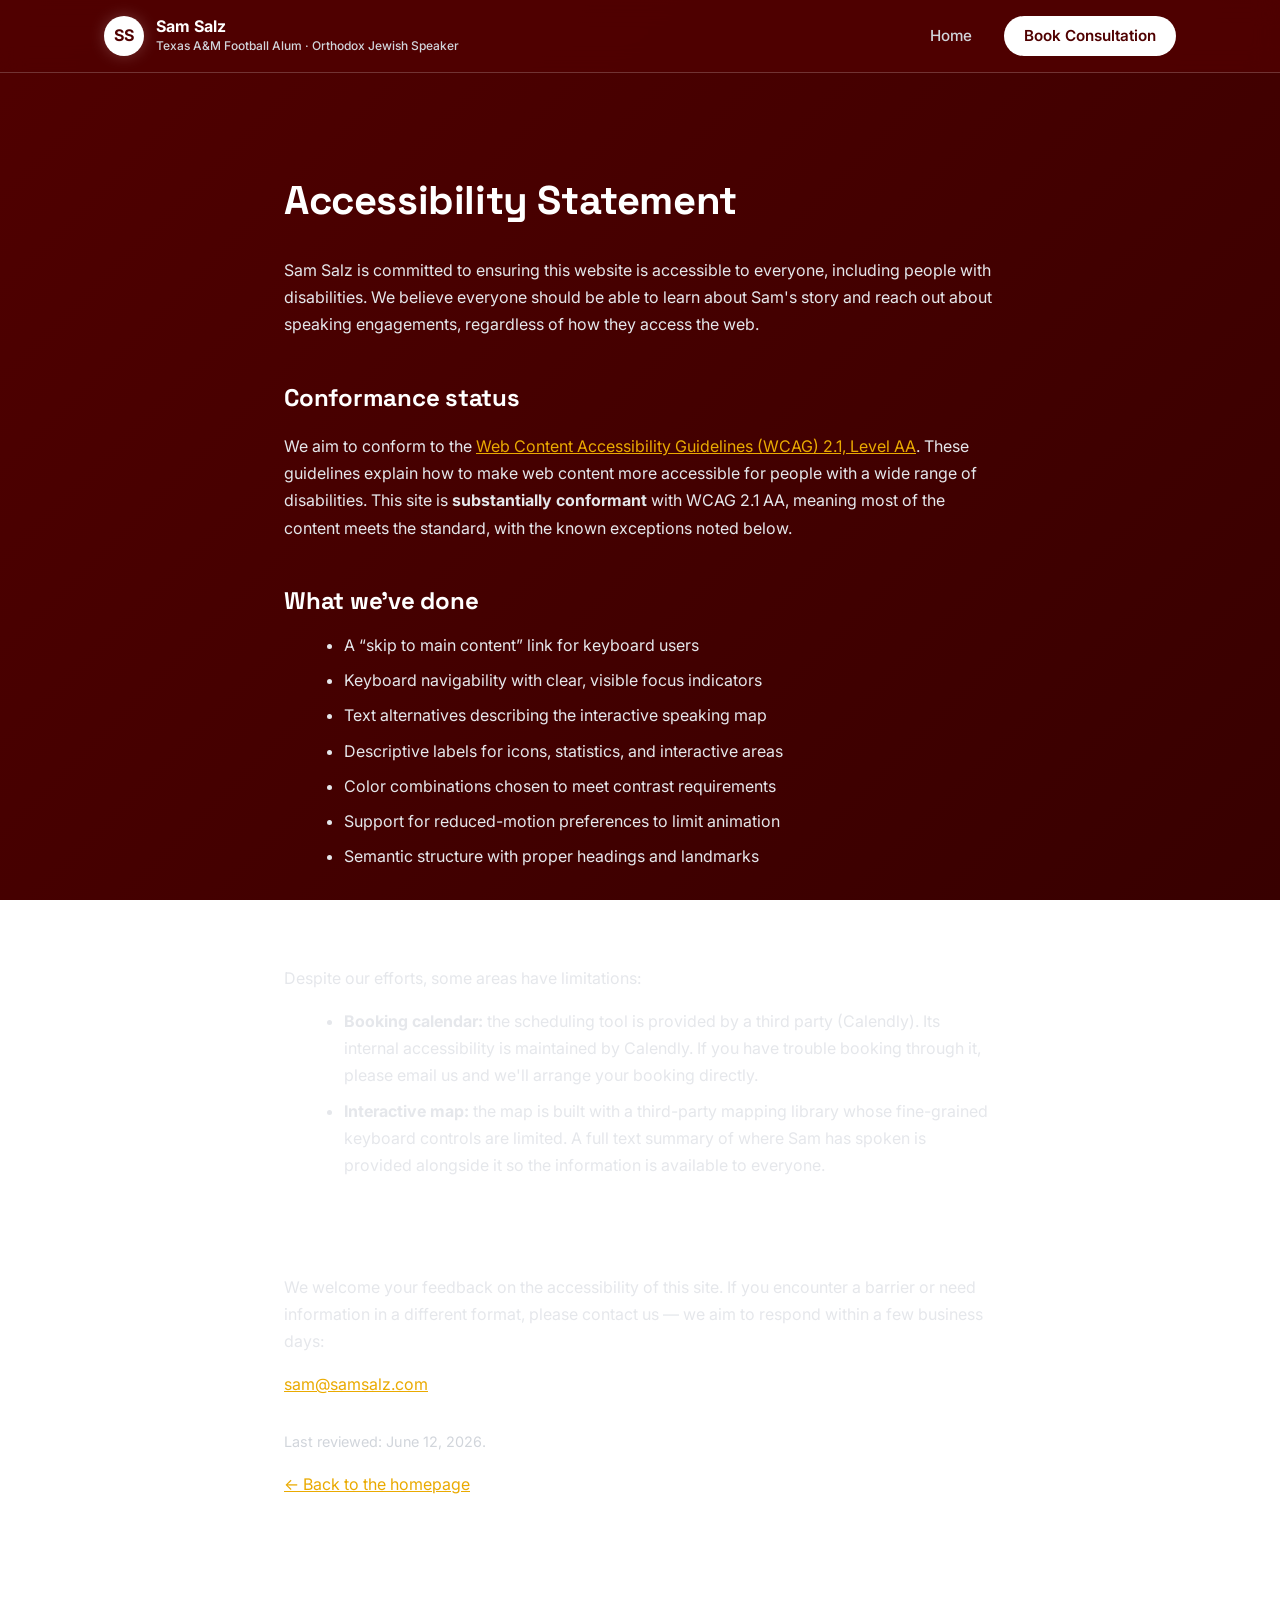
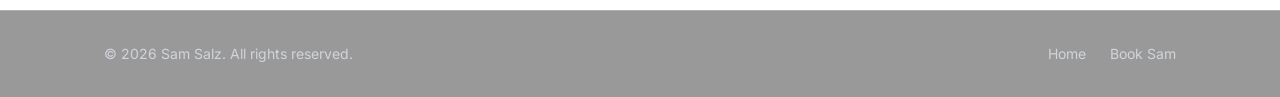
==== accessibility.html @ 5c9d2989 "Add accessibility statement page - New accessibility.html: commitment, WCAG 2.1 AA conformance statu" ====
<!DOCTYPE html>
<html lang="en">
  <head>
    <meta charset="UTF-8" />
    <meta name="viewport" content="width=device-width, initial-scale=1" />
    <title>Accessibility Statement | Sam Salz</title>
    <meta
      name="description"
      content="Accessibility statement for samsalz.org — our commitment to making the site usable for everyone, conformance status, known limitations, and how to report issues."
    />
    <link rel="preconnect" href="https://fonts.googleapis.com" />
    <link rel="preconnect" href="https://fonts.gstatic.com" crossorigin />
    <link
      href="https://fonts.googleapis.com/css2?family=Space+Grotesk:wght@400;500;600;700&family=Inter:wght@300;400;500;600;700&display=swap"
      rel="stylesheet"
    />
    <link rel="stylesheet" href="styles.css" />
  </head>
  <body>
    <a class="skip-link" href="#main-content">Skip to main content</a>
    <header class="site-header">
      <div class="container header-inner">
        <a class="brand" href="index.html" aria-label="Sam Salz — back to home">
          <div class="brand-logo" aria-hidden="true">SS</div>
          <div class="brand-text">
            <span class="brand-name">Sam Salz</span>
            <span class="brand-tagline">Texas A&amp;M Football Alum · Orthodox Jewish Speaker</span>
          </div>
        </a>
        <nav class="nav" aria-label="Primary">
          <a href="index.html">Home</a>
          <a href="index.html#booking" class="nav-cta">Book Consultation</a>
        </nav>
      </div>
    </header>

    <main id="main-content" tabindex="-1">
      <section class="section">
        <div class="container legal-content">
          <h1>Accessibility Statement</h1>
          <p>
            Sam Salz is committed to ensuring this website is accessible to everyone, including
            people with disabilities. We believe everyone should be able to learn about Sam's
            story and reach out about speaking engagements, regardless of how they access the web.
          </p>

          <h2>Conformance status</h2>
          <p>
            We aim to conform to the
            <a href="https://www.w3.org/WAI/WCAG21/quickref/" target="_blank" rel="noopener noreferrer">
              Web Content Accessibility Guidelines (WCAG) 2.1, Level AA</a>.
            These guidelines explain how to make web content more accessible for people with a wide
            range of disabilities. This site is <strong>substantially conformant</strong> with WCAG
            2.1 AA, meaning most of the content meets the standard, with the known exceptions noted
            below.
          </p>

          <h2>What we've done</h2>
          <ul>
            <li>A “skip to main content” link for keyboard users</li>
            <li>Keyboard navigability with clear, visible focus indicators</li>
            <li>Text alternatives describing the interactive speaking map</li>
            <li>Descriptive labels for icons, statistics, and interactive areas</li>
            <li>Color combinations chosen to meet contrast requirements</li>
            <li>Support for reduced-motion preferences to limit animation</li>
            <li>Semantic structure with proper headings and landmarks</li>
          </ul>

          <h2>Known limitations</h2>
          <p>Despite our efforts, some areas have limitations:</p>
          <ul>
            <li>
              <strong>Booking calendar:</strong> the scheduling tool is provided by a third party
              (Calendly). Its internal accessibility is maintained by Calendly. If you have trouble
              booking through it, please email us and we'll arrange your booking directly.
            </li>
            <li>
              <strong>Interactive map:</strong> the map is built with a third-party mapping library
              whose fine-grained keyboard controls are limited. A full text summary of where Sam has
              spoken is provided alongside it so the information is available to everyone.
            </li>
          </ul>

          <h2>Feedback &amp; contact</h2>
          <p>
            We welcome your feedback on the accessibility of this site. If you encounter a barrier or
            need information in a different format, please contact us — we aim to respond within a few
            business days:
          </p>
          <p>
            <a href="mailto:sam@samsalz.com?subject=Website%20Accessibility">sam@samsalz.com</a>
          </p>

          <p class="legal-meta">Last reviewed: June 12, 2026.</p>

          <p><a href="index.html">&larr; Back to the homepage</a></p>
        </div>
      </section>
    </main>

    <footer class="site-footer">
      <div class="container footer-inner">
        <div class="footer-left">
          <span>&copy; <span id="current-year">2026</span> Sam Salz. All rights reserved.</span>
        </div>
        <div class="footer-right">
          <a href="index.html">Home</a>
          <a href="index.html#booking">Book Sam</a>
        </div>
      </div>
    </footer>

    <script src="script.js"></script>
  </body>
</html>
---- styles.css ----
:root {
  /* Brand Colors */
  --color-primary: #FFFFFF;
  /* White for primary actions on red bg */
  --color-primary-text: #500000;
  /* Maroon text for primary buttons */

  --color-bg-body: #500000;
  /* Texas A&M Maroon Background */
  --color-bg-gradient-start: #500000;
  --color-bg-gradient-end: #380000;
  /* Darker Maroon for depth */

  --color-bg-card: rgba(255, 255, 255, 0.1);
  /* Glassmorphism */
  --color-bg-card-hover: rgba(255, 255, 255, 0.15);

  --color-text-main: #FFFFFF;
  --color-text-body: #E5E7EB;
  /* Gray 200 */
  --color-text-muted: #D1D5DB;
  /* Gray 300 */

  --color-border: rgba(255, 255, 255, 0.2);
  --color-accent: #EAAA00;
  /* Aggie Gold - specific highlights only */

  /* UI Elements */
  --radius-sm: 0.5rem;
  --radius-md: 0.75rem;
  --radius-lg: 1rem;
  --radius-full: 9999px;

  --shadow-sm: 0 1px 2px 0 rgb(0 0 0 / 0.2);
  --shadow-md: 0 4px 6px -1px rgb(0 0 0 / 0.3), 0 2px 4px -2px rgb(0 0 0 / 0.3);
  --shadow-lg: 0 10px 15px -3px rgb(0 0 0 / 0.4), 0 4px 6px -4px rgb(0 0 0 / 0.3);
  --shadow-xl: 0 20px 25px -5px rgb(0 0 0 / 0.5), 0 8px 10px -6px rgb(0 0 0 / 0.4);
}

*,
*::before,
*::after {
  box-sizing: border-box;
}

html {
  scroll-behavior: smooth;
}

body {
  margin: 0;
  font-family: 'Inter', system-ui, -apple-system, BlinkMacSystemFont, 'Segoe UI', sans-serif;
  color: var(--color-text-body);
  background: linear-gradient(135deg, var(--color-bg-gradient-start), var(--color-bg-gradient-end));
  background-attachment: fixed;
  /* Parallax-like fix */
  line-height: 1.6;
  min-height: 100vh;
}

img {
  max-width: 100%;
  display: block;
}

a {
  color: inherit;
  text-decoration: none;
  transition: color 0.2s ease;
}

h1,
h2,
h3,
h4,
h5,
h6 {
  color: var(--color-text-main);
  font-family: 'Space Grotesk', system-ui, -apple-system, BlinkMacSystemFont, 'Segoe UI', sans-serif;
  margin-top: 0;
  letter-spacing: -0.01em;
}

.container {
  max-width: 1120px;
  margin: 0 auto;
  padding: 0 1.5rem;
}

.section {
  padding: 6rem 0;
}

.section-alt {
  background-color: rgba(0, 0, 0, 0.2);
  /* Darken slightly */
}

.section-header {
  max-width: 640px;
  margin: 0 auto 3rem;
  text-align: center;
}

.section-header h2 {
  font-size: 2.5rem;
  margin-bottom: 0.75rem;
  font-weight: 700;
}

.section-header p {
  font-size: 1.125rem;
  color: var(--color-text-muted);
}

/* Header */
.site-header {
  position: sticky;
  top: 0;
  z-index: 50;
  background-color: rgba(80, 0, 0, 0.85);
  /* Transparent Maroon */
  backdrop-filter: blur(12px);
  border-bottom: 1px solid var(--color-border);
}

.header-inner {
  display: flex;
  align-items: center;
  justify-content: space-between;
  height: 4.5rem;
}

.brand {
  display: flex;
  align-items: center;
  gap: 0.75rem;
}

.brand-logo {
  width: 40px;
  height: 40px;
  border-radius: var(--radius-full);
  background: white;
  color: var(--color-bg-body);
  /* Inverted logo */
  display: flex;
  align-items: center;
  justify-content: center;
  font-weight: 700;
  font-size: 1rem;
  box-shadow: 0 0 15px rgba(255, 255, 255, 0.2);
}

.brand-text {
  display: flex;
  flex-direction: column;
}

.brand-name {
  font-weight: 700;
  font-size: 1rem;
  color: white;
  line-height: 1.2;
}

.brand-tagline {
  font-size: 0.75rem;
  color: var(--color-text-muted);
  font-weight: 500;
}

.nav {
  display: flex;
  gap: 2rem;
  align-items: center;
  font-weight: 500;
  font-size: 0.95rem;
}

.nav a {
  color: var(--color-text-muted);
}

.nav a:hover {
  color: white;
}

.nav-cta {
  background-color: white;
  color: var(--color-bg-body) !important;
  /* Maroon text */
  padding: 0.5rem 1.25rem;
  border-radius: var(--radius-full);
  transition: all 0.2s ease;
  font-weight: 600;
}

.nav-cta:hover {
  background-color: #f3f4f6;
  transform: translateY(-1px);
  box-shadow: 0 4px 12px rgba(0, 0, 0, 0.3);
}

/* Hero */
.hero {
  padding: 8rem 0 6rem;
  position: relative;
  overflow: hidden;
}

/* Texture overlay for the maroon background */
.hero::before {
  content: '';
  position: absolute;
  inset: 0;
  background-image: url("data:image/svg+xml,%3Csvg width='60' height='60' viewBox='0 0 60 60' xmlns='http://www.w3.org/2000/svg'%3E%3Cg fill='none' fill-rule='evenodd'%3E%3Cg fill='%23ffffff' fill-opacity='0.03'%3E%3Cpath d='M36 34v-4h-2v4h-4v2h4v4h2v-4h4v-2h-4zm0-30V0h-2v4h-4v2h4v4h2V6h4V4h-4zM6 34v-4H4v4H0v2h4v4h2v-4h4v-2H6zM6 4V0H4v4H0v2h4v4h2V6h4V4H6z'/%3E%3C/g%3E%3C/g%3E%3C/svg%3E");
  z-index: 0;
}

.hero-content {
  display: grid;
  grid-template-columns: 1.2fr 1fr;
  gap: 4rem;
  align-items: center;
  position: relative;
  z-index: 1;
}

.hero-kicker {
  font-size: 0.875rem;
  text-transform: uppercase;
  letter-spacing: 0.15em;
  color: var(--color-accent);
  /* Gold Kicker */
  font-weight: 600;
  margin-bottom: 1rem;
}

.hero-text h1 {
  font-size: clamp(3rem, 5vw, 4.5rem);
  line-height: 1.05;
  font-weight: 800;
  letter-spacing: -0.03em;
  margin-bottom: 1.5rem;
  color: white;
  text-shadow: 0 4px 10px rgba(0, 0, 0, 0.3);
}

.hero-text p {
  font-size: 1.125rem;
  color: var(--color-text-muted);
  max-width: 36ch;
  margin-bottom: 2.5rem;
  border-left: 1px solid rgba(255, 255, 255, 0.3);
  padding-left: 1.5rem;
}

.hero-actions {
  display: flex;
  gap: 1rem;
}

.btn {
  display: inline-flex;
  align-items: center;
  justify-content: center;
  padding: 0.875rem 2rem;
  border-radius: var(--radius-full);
  font-weight: 600;
  font-size: 1rem;
  cursor: pointer;
  transition: all 0.2s ease;
}

.btn-primary {
  background-color: white;
  color: var(--color-primary-text);
  border: none;
  box-shadow: var(--shadow-lg);
}

.btn-primary:hover {
  background-color: #f3f4f6;
  transform: translateY(-2px);
  box-shadow: var(--shadow-xl);
}

.hero-card-inner {
  position: relative;
}

.hero-photo-frame {
  margin: 0;
  border-radius: var(--radius-lg);
  overflow: hidden;
  box-shadow: var(--shadow-xl);
  transform: rotate(2deg);
  transition: transform 0.3s ease;
  border: 4px solid rgba(255, 255, 255, 0.1);
}

.hero-photo-frame:hover {
  transform: rotate(0deg);
  border-color: rgba(255, 255, 255, 0.3);
}

.hero-photo {
  width: 100%;
  height: auto;
  display: block;
}

.hero-photo-tag {
  position: absolute;
  bottom: 1.5rem;
  left: 1.5rem;
  background-color: rgba(0, 0, 0, 0.8);
  padding: 0.5rem 1rem;
  border-radius: var(--radius-full);
  font-size: 0.75rem;
  font-weight: 600;
  color: white;
  border: 1px solid rgba(255, 255, 255, 0.2);
  backdrop-filter: blur(4px);
}

.hero-quote {
  margin-top: 2rem;
  font-style: italic;
  font-size: 1.125rem;
  color: white;
  opacity: 0.9;
  text-align: right;
}

/* About Section */
.two-column {
  display: grid;
  grid-template-columns: 1fr 1fr;
  gap: 4rem;
  align-items: center;
}

.about-highlights {
  display: grid;
  gap: 1.5rem;
}

.highlight-card {
  background-color: var(--color-bg-card);
  padding: 1.5rem;
  border-radius: var(--radius-md);
  border: 1px solid var(--color-border);
  backdrop-filter: blur(10px);
}

.highlight-card h3 {
  font-size: 1.1rem;
  margin-bottom: 0.75rem;
  color: white;
  border-bottom: 1px solid rgba(255, 255, 255, 0.1);
  padding-bottom: 0.5rem;
  display: inline-block;
}

.highlight-card ul {
  margin: 0;
  padding-left: 1.25rem;
  color: var(--color-text-body);
}

.highlight-card li+li {
  margin-top: 0.5rem;
}

/* Map Section */
#map-container {
  width: 100%;
  height: 500px;
  background-color: rgba(0, 0, 0, 0.3);
  border-radius: var(--radius-lg);
  overflow: hidden;
  box-shadow: var(--shadow-xl);
  border: 1px solid var(--color-border);
}

#map {
  width: 100%;
  height: 100%;
  border-radius: var(--radius-lg);
  z-index: 10;
}

.map-tooltip {
  background: #1f2937;
  border: 1px solid #374151;
  color: white;
  font-family: 'Inter', sans-serif;
  font-size: 0.85rem;
  padding: 0.5rem 0.75rem;
  border-radius: 0.25rem;
  box-shadow: var(--shadow-md);
}

.map-tooltip::before {
  border-top-color: #1f2937;
}

/* Social Section */
.section-social {
  background: rgba(0, 0, 0, 0.1);
  padding: 6rem 0;
  border-top: 1px solid var(--color-border);
  border-bottom: 1px solid var(--color-border);
}

.social-header {
  text-align: center;
  margin-bottom: 4rem;
}

.follower-stat {
  display: flex;
  flex-direction: column;
  align-items: center;
  margin-bottom: 1.5rem;
}

.stat-number {
  font-size: 4rem;
  font-weight: 800;
  line-height: 1;
  color: white;
  font-family: 'Space Grotesk', sans-serif;
  text-shadow: 0 4px 15px rgba(234, 170, 0, 0.4);
  /* Glow Effect */
}

.stat-label {
  text-transform: uppercase;
  letter-spacing: 0.15em;
  font-size: 0.75rem;
  font-weight: 600;
  color: var(--color-accent);
  margin-top: 0.5rem;
}

.social-grid {
  display: flex;
  justify-content: center;
  flex-wrap: wrap;
  gap: 2rem;
}

.social-card {
  display: flex;
  align-items: center;
  gap: 1rem;
  padding: 1rem;
  background: var(--color-bg-card);
  border: 1px solid var(--color-border);
  border-radius: var(--radius-lg);
  min-width: 240px;
  transition: all 0.2s ease;
  text-decoration: none;
  backdrop-filter: blur(5px);
}

.social-card:hover {
  background: var(--color-bg-card-hover);
  border-color: rgba(255, 255, 255, 0.4);
  transform: translateY(-3px);
  box-shadow: var(--shadow-md);
}

.social-icon-box {
  width: 48px;
  height: 48px;
  border-radius: var(--radius-md);
  display: flex;
  align-items: center;
  justify-content: center;
  color: white;
}

.social-icon-box svg {
  width: 24px;
  height: 24px;
  fill: currentColor;
}

.social-card.instagram .social-icon-box {
  background: linear-gradient(45deg, #f09433, #e6683c, #dc2743, #cc2366, #bc1888);
}

.social-card.youtube .social-icon-box {
  background: #ff0000;
}

.social-card.tiktok .social-icon-box {
  background: #000000;
  border: 1px solid #333;
}

.social-card.x .social-icon-box {
  background: #000000;
  border: 1px solid #333;
}

.social-card.linkedin .social-icon-box {
  background: #0077b5;
}

.social-card.facebook .social-icon-box {
  background: #1877F2;
}

/* Impact Stats Counter */
.stats-grid {
  display: grid;
  grid-template-columns: repeat(4, 1fr);
  gap: 1.5rem;
}

.stat-block {
  background: var(--color-bg-card);
  border: 1px solid var(--color-border);
  border-radius: var(--radius-lg);
  padding: 2.5rem 1.5rem;
  text-align: center;
  transition: background 0.2s ease, transform 0.2s ease;
}

.stat-block:hover {
  background: var(--color-bg-card-hover);
  transform: translateY(-4px);
}

.stat-value {
  display: block;
  font-family: 'Space Grotesk', system-ui, -apple-system, sans-serif;
  font-size: 3.25rem;
  font-weight: 700;
  line-height: 1;
  color: var(--color-accent);
  letter-spacing: -0.02em;
}

.stat-caption {
  display: block;
  margin-top: 0.75rem;
  font-size: 1rem;
  font-weight: 500;
  text-transform: uppercase;
  letter-spacing: 0.05em;
  color: var(--color-text-muted);
}

@media (max-width: 900px) {
  .stats-grid {
    grid-template-columns: repeat(2, 1fr);
  }
}

@media (max-width: 480px) {
  .stats-grid {
    grid-template-columns: 1fr;
    gap: 1rem;
  }

  .stat-value {
    font-size: 2.75rem;
  }
}

.platform-name {
  display: block;
  font-weight: 600;
  color: white;
}

.follower-count {
  font-size: 0.875rem;
  color: var(--color-text-muted);
}

/* Booking Section */
.booking-section {
  background: rgba(0, 0, 0, 0.2);
}

.booking-grid {
  display: grid;
  grid-template-columns: 1fr 1fr;
  gap: 4rem;
}

.booking-notes {
  margin-top: 2rem;
  background-color: rgba(0, 0, 0, 0.4);
  padding: 2rem;
  border-radius: var(--radius-lg);
  border: 1px solid var(--color-border);
}

.booking-notes h3 {
  font-size: 1.25rem;
  margin-bottom: 1rem;
  color: white;
}

.booking-notes ul {
  padding-left: 1.25rem;
  color: var(--color-text-muted);
}

.partnership-box {
  margin-top: 1.5rem;
  padding: 1.5rem;
  background-color: rgba(255, 255, 255, 0.05) !important;
  border-radius: var(--radius-lg);
  border: 1px solid var(--color-border) !important;
}

.partnership-box h3 {
  color: white !important;
  margin-top: 0;
}

.partnership-box p {
  color: var(--color-text-muted) !important;
}

.partnership-box a {
  color: var(--color-accent) !important;
  font-weight: 600;
  text-decoration: underline;
}

/* Footer */
.site-footer {
  background-color: rgba(0, 0, 0, 0.4);
  border-top: 1px solid var(--color-border);
  padding: 2rem 0;
  font-size: 0.875rem;
  color: var(--color-text-muted);
}

.footer-inner {
  display: flex;
  justify-content: space-between;
  align-items: center;
}

.footer-right {
  display: flex;
  gap: 1.5rem;
}

.footer-right a:hover {
  color: white;
}

/* Animations */
.reveal {
  opacity: 0;
  transform: translateY(20px);
  transition: opacity 0.6s ease-out, transform 0.6s ease-out;
}

.reveal.visible {
  opacity: 1;
  transform: translateY(0);
}

/* Responsive */
@media (max-width: 960px) {

  .hero-content,
  .two-column,
  .booking-grid {
    grid-template-columns: 1fr;
    gap: 3rem;
  }

  .hero-content {
    flex-direction: column-reverse;
  }

  .hero-card {
    order: -1;
    max-width: 500px;
    margin: 0 auto;
  }
}

@media (max-width: 768px) {
  .header-inner {
    flex-direction: column;
    height: auto;
    padding: 1rem 1.5rem;
    gap: 1rem;
  }

  .nav {
    width: 100%;
    justify-content: center;
    gap: 1rem;
    font-size: 0.875rem;
  }

  .hero-text h1 {
    font-size: 2.5rem;
  }
}

/* Legal / statement pages (e.g. accessibility statement) */
.legal-content {
  max-width: 760px;
}

.legal-content h1 {
  font-size: 2.5rem;
  margin-bottom: 1.5rem;
}

.legal-content h2 {
  font-size: 1.5rem;
  margin-top: 2.5rem;
  margin-bottom: 0.75rem;
}

.legal-content p {
  margin-bottom: 1rem;
  line-height: 1.7;
}

.legal-content ul {
  margin: 0 0 1.5rem 1.25rem;
  line-height: 1.7;
}

.legal-content li {
  margin-bottom: 0.5rem;
}

.legal-content a {
  color: var(--color-accent);
  text-decoration: underline;
}

.legal-content a:hover {
  color: #ffffff;
}

.legal-meta {
  color: var(--color-text-muted);
  font-size: 0.9rem;
  margin-top: 2rem;
}

/* ---------- Accessibility ---------- */

/* Screen-reader-only content: available to assistive tech, hidden visually */
.sr-only {
  position: absolute;
  width: 1px;
  height: 1px;
  padding: 0;
  margin: -1px;
  overflow: hidden;
  clip: rect(0, 0, 0, 0);
  white-space: nowrap;
  border: 0;
}

/* Skip link: off-screen until focused via keyboard */
.skip-link {
  position: absolute;
  left: 0.75rem;
  top: -4rem;
  z-index: 1000;
  background: #ffffff;
  color: #500000;
  padding: 0.65rem 1rem;
  border-radius: var(--radius-sm);
  font-weight: 600;
  transition: top 0.2s ease;
}

.skip-link:focus {
  top: 0.75rem;
}

/* Clear, high-contrast keyboard focus indicator */
a:focus-visible,
button:focus-visible,
summary:focus-visible,
[tabindex]:focus-visible,
.social-card:focus-visible,
.btn:focus-visible,
.nav-cta:focus-visible {
  outline: 3px solid #EAAA00;
  outline-offset: 3px;
  border-radius: var(--radius-sm);
}

/* Respect users who prefer reduced motion */
@media (prefers-reduced-motion: reduce) {
  *,
  *::before,
  *::after {
    animation-duration: 0.001ms !important;
    animation-iteration-count: 1 !important;
    transition-duration: 0.001ms !important;
    scroll-behavior: auto !important;
  }

  .reveal {
    opacity: 1;
    transform: none;
  }
}
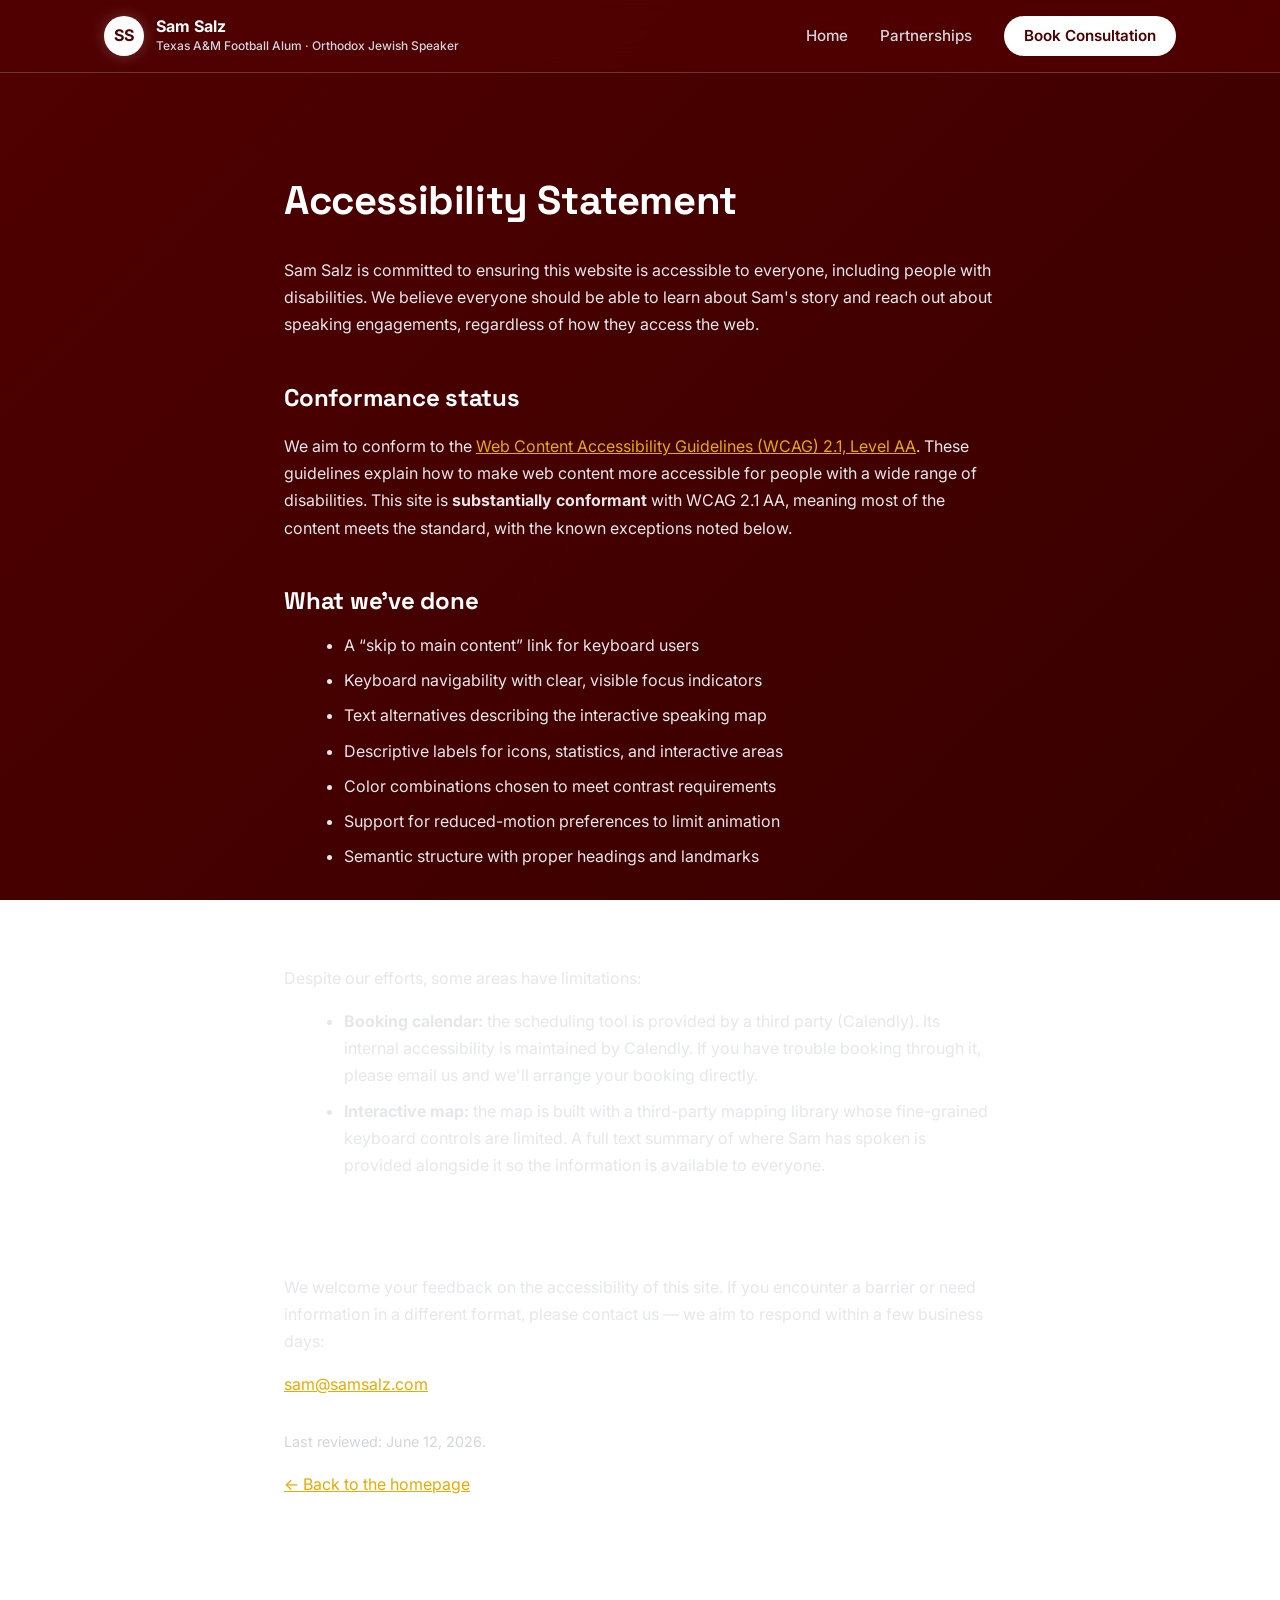
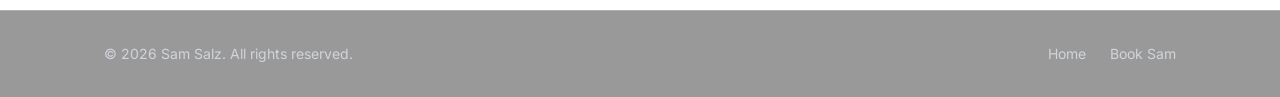
==== commit 463f3f48: "Add partnerships page and link it in the top nav - New partnerships.html: brand pitch, reach stats, " ====
--- a/accessibility.html
+++ b/accessibility.html
@@ -29,6 +29,7 @@
         </a>
         <nav class="nav" aria-label="Primary">
           <a href="index.html">Home</a>
+          <a href="partnerships.html">Partnerships</a>
           <a href="index.html#booking" class="nav-cta">Book Consultation</a>
         </nav>
       </div>
--- a/styles.css
+++ b/styles.css
@@ -754,10 +754,56 @@
   color: #ffffff;
 }
 
+/* Buttons inside content pages keep their own styling, not the link style */
+.legal-content a.btn,
+.legal-content a.btn:hover {
+  color: var(--color-primary-text);
+  text-decoration: none;
+}
+
 .legal-meta {
   color: var(--color-text-muted);
   font-size: 0.9rem;
   margin-top: 2rem;
+}
+
+/* Testimonials & partnerships page */
+.testimonials-grid {
+  display: grid;
+  grid-template-columns: repeat(auto-fit, minmax(280px, 1fr));
+  gap: 1.5rem;
+}
+
+.testimonial-card {
+  background: var(--color-bg-card);
+  border: 1px solid var(--color-border);
+  border-radius: var(--radius-lg);
+  padding: 2rem;
+  margin: 0;
+}
+
+.testimonial-card blockquote {
+  margin: 0;
+}
+
+.testimonial-card blockquote p {
+  font-size: 1.1rem;
+  line-height: 1.6;
+  color: var(--color-text-main);
+  margin: 0 0 1.25rem;
+}
+
+.testimonial-author {
+  color: var(--color-accent);
+  font-weight: 600;
+  font-size: 0.95rem;
+}
+
+.platform-breakdown {
+  text-align: center;
+  margin-top: 2rem;
+  color: var(--color-text-muted);
+  font-size: 1rem;
 }
 
 /* ---------- Accessibility ---------- */
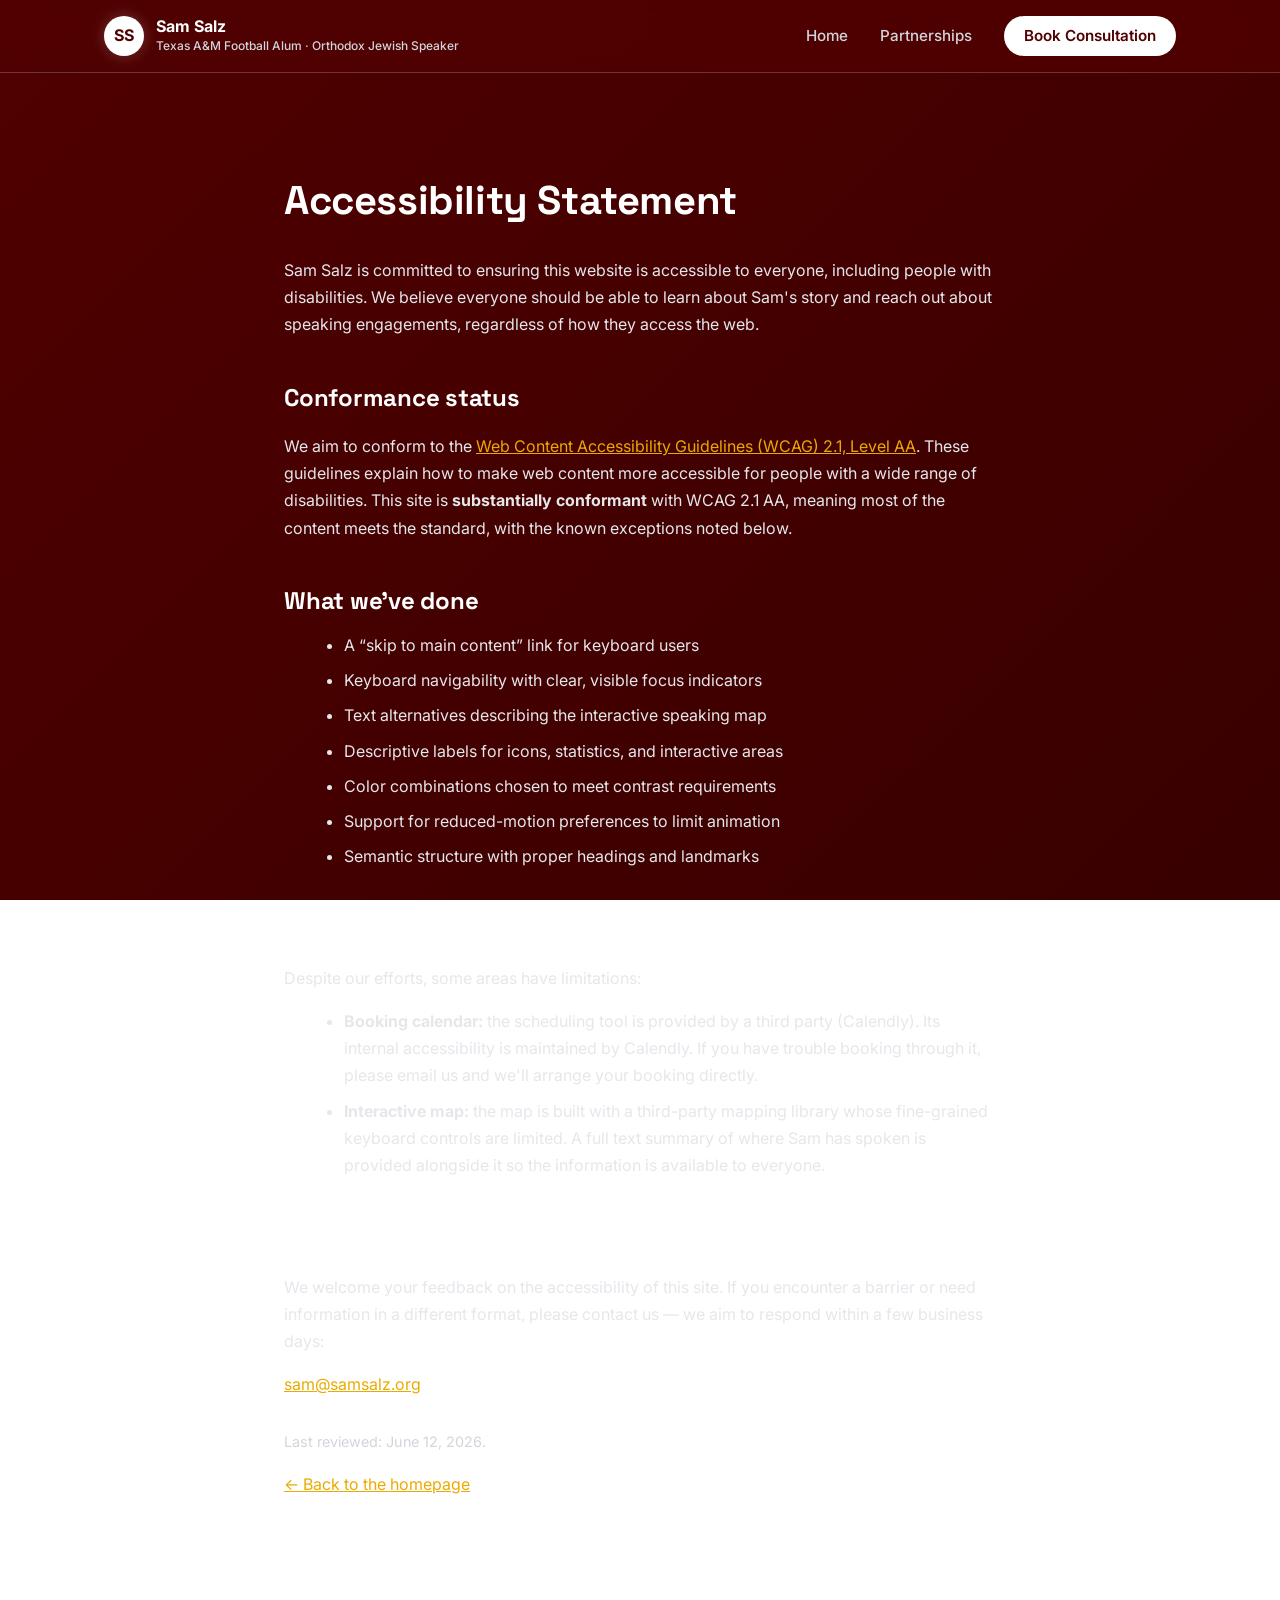
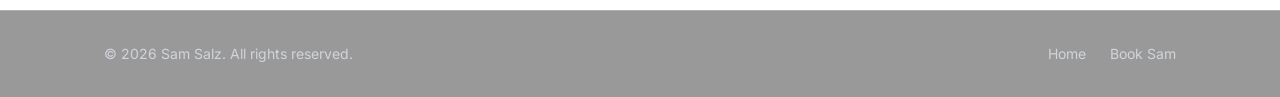
==== commit f8edf81d: "Fix accessibility-page contact email to sam@samsalz.org Was sam@samsalz.com; corrected to the .org a" ====
--- a/accessibility.html
+++ b/accessibility.html
@@ -89,7 +89,7 @@
             business days:
           </p>
           <p>
-            <a href="mailto:sam@samsalz.com?subject=Website%20Accessibility">sam@samsalz.com</a>
+            <a href="mailto:sam@samsalz.org?subject=Website%20Accessibility">sam@samsalz.org</a>
           </p>
 
           <p class="legal-meta">Last reviewed: June 12, 2026.</p>
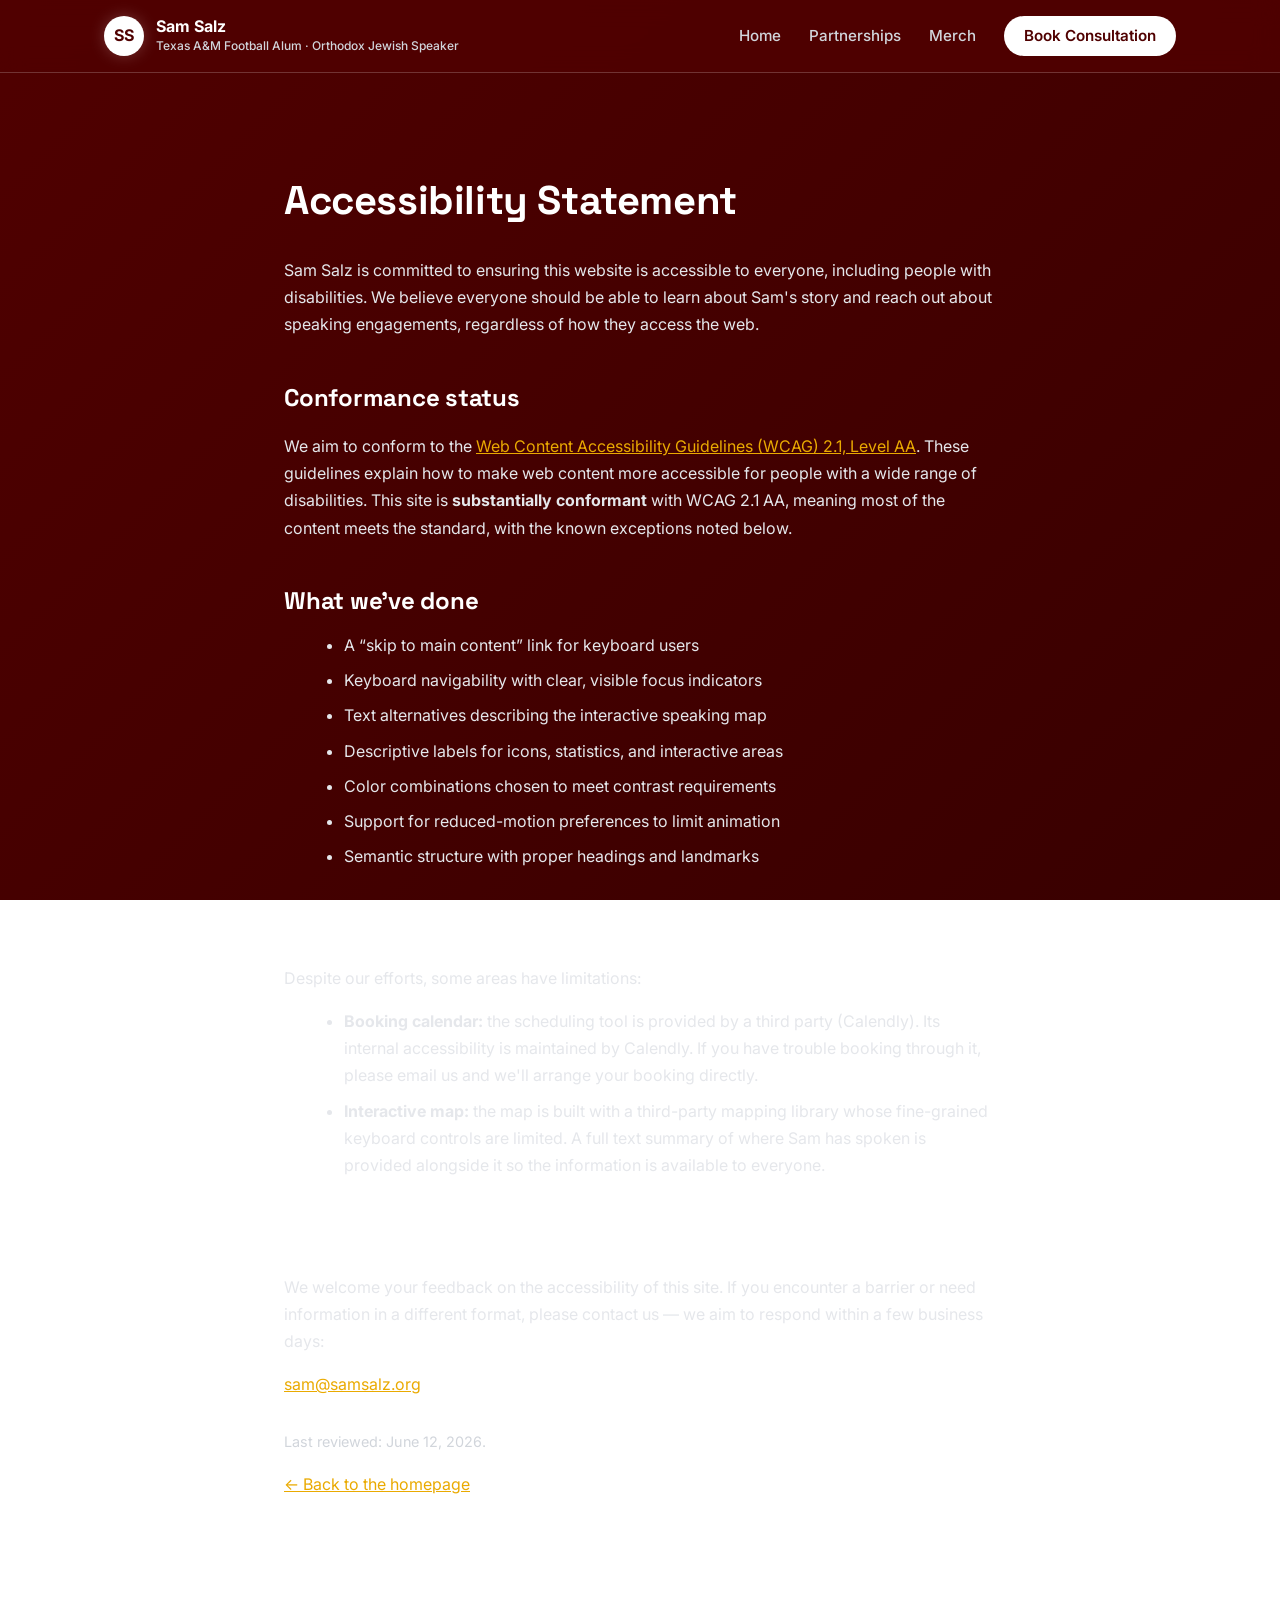
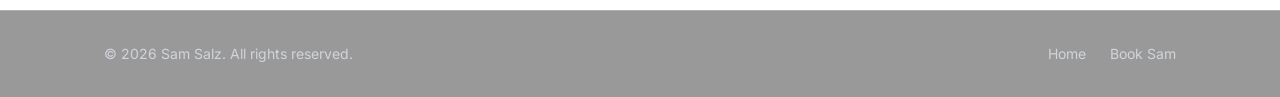
==== commit b171a39a: "Add Merch link (samsalz39.com) to the top nav on all pages Opens the merch site in a new tab; added " ====
--- a/accessibility.html
+++ b/accessibility.html
@@ -30,6 +30,7 @@
         <nav class="nav" aria-label="Primary">
           <a href="index.html">Home</a>
           <a href="partnerships.html">Partnerships</a>
+          <a href="https://samsalz39.com/" target="_blank" rel="noopener noreferrer">Merch</a>
           <a href="index.html#booking" class="nav-cta">Book Consultation</a>
         </nav>
       </div>
--- a/styles.css
+++ b/styles.css
@@ -172,8 +172,10 @@
 
 .nav {
   display: flex;
-  gap: 2rem;
-  align-items: center;
+  flex-wrap: wrap;
+  gap: 1.25rem 1.75rem;
+  align-items: center;
+  justify-content: flex-end;
   font-weight: 500;
   font-size: 0.95rem;
 }
@@ -291,17 +293,18 @@
 }
 
 .hero-photo-frame {
+  position: relative;
+  aspect-ratio: 1 / 1;
+  background: rgba(0, 0, 0, 0.4);
   margin: 0;
   border-radius: var(--radius-lg);
   overflow: hidden;
   box-shadow: var(--shadow-xl);
-  transform: rotate(2deg);
-  transition: transform 0.3s ease;
+  transition: border-color 0.3s ease;
   border: 4px solid rgba(255, 255, 255, 0.1);
 }
 
 .hero-photo-frame:hover {
-  transform: rotate(0deg);
   border-color: rgba(255, 255, 255, 0.3);
 }
 
@@ -519,15 +522,15 @@
 /* Impact Stats Counter */
 .stats-grid {
   display: grid;
-  grid-template-columns: repeat(4, 1fr);
-  gap: 1.5rem;
+  grid-template-columns: repeat(5, 1fr);
+  gap: 1rem;
 }
 
 .stat-block {
   background: var(--color-bg-card);
   border: 1px solid var(--color-border);
   border-radius: var(--radius-lg);
-  padding: 2.5rem 1.5rem;
+  padding: 2.25rem 1rem;
   text-align: center;
   transition: background 0.2s ease, transform 0.2s ease;
 }
@@ -540,9 +543,9 @@
 .stat-value {
   display: block;
   font-family: 'Space Grotesk', system-ui, -apple-system, sans-serif;
-  font-size: 3.25rem;
+  font-size: 2.25rem;
   font-weight: 700;
-  line-height: 1;
+  line-height: 1.05;
   color: var(--color-accent);
   letter-spacing: -0.02em;
 }
@@ -557,20 +560,25 @@
   color: var(--color-text-muted);
 }
 
-@media (max-width: 900px) {
+@media (max-width: 1100px) {
+  .stats-grid {
+    grid-template-columns: repeat(3, 1fr);
+  }
+
+  .stat-value {
+    font-size: 2.75rem;
+  }
+}
+
+@media (max-width: 620px) {
   .stats-grid {
     grid-template-columns: repeat(2, 1fr);
   }
 }
 
-@media (max-width: 480px) {
+@media (max-width: 400px) {
   .stats-grid {
     grid-template-columns: 1fr;
-    gap: 1rem;
-  }
-
-  .stat-value {
-    font-size: 2.75rem;
   }
 }
 
@@ -695,7 +703,7 @@
   }
 }
 
-@media (max-width: 768px) {
+@media (max-width: 900px) {
   .header-inner {
     flex-direction: column;
     height: auto;
@@ -706,10 +714,13 @@
   .nav {
     width: 100%;
     justify-content: center;
+    flex-wrap: wrap;
     gap: 1rem;
     font-size: 0.875rem;
   }
-
+}
+
+@media (max-width: 768px) {
   .hero-text h1 {
     font-size: 2.5rem;
   }
@@ -765,6 +776,177 @@
   color: var(--color-text-muted);
   font-size: 0.9rem;
   margin-top: 2rem;
+}
+
+/* Photo carousel (lives inside the hero frame) */
+.carousel-slide {
+  position: absolute;
+  inset: 0;
+  margin: 0;
+  display: flex;
+  align-items: center;
+  justify-content: center;
+  opacity: 0;
+  visibility: hidden;
+  transition: opacity 0.4s ease;
+}
+
+.carousel-slide.active {
+  opacity: 1;
+  visibility: visible;
+}
+
+.carousel-slide img {
+  width: 100%;
+  height: 100%;
+  object-fit: cover;
+}
+
+/* Shift specific photos' crop toward the top (keep the head in frame) */
+.carousel-slide img.img-pos-high {
+  object-position: center 18%;
+}
+
+.carousel-btn {
+  position: absolute;
+  top: 50%;
+  transform: translateY(-50%);
+  width: 44px;
+  height: 44px;
+  border-radius: var(--radius-full);
+  background: rgba(0, 0, 0, 0.5);
+  color: #fff;
+  border: 1px solid var(--color-border);
+  font-size: 1.6rem;
+  line-height: 1;
+  cursor: pointer;
+  display: flex;
+  align-items: center;
+  justify-content: center;
+  transition: background 0.2s ease;
+}
+
+.carousel-btn:hover {
+  background: rgba(0, 0, 0, 0.75);
+}
+
+.carousel-prev {
+  left: 0.75rem;
+}
+
+.carousel-next {
+  right: 0.75rem;
+}
+
+.carousel-dots {
+  display: flex;
+  justify-content: center;
+  flex-wrap: wrap;
+  gap: 0.5rem;
+  margin-top: 1rem;
+}
+
+.carousel-dot {
+  width: 10px;
+  height: 10px;
+  padding: 0;
+  border: none;
+  border-radius: var(--radius-full);
+  background: rgba(255, 255, 255, 0.3);
+  cursor: pointer;
+  transition: background 0.2s ease;
+}
+
+.carousel-dot.active {
+  background: var(--color-accent);
+}
+
+/* As Seen On press band */
+.section-press {
+  background: #f5f1e8;
+  padding: 2.75rem 0;
+}
+
+.press-label {
+  text-align: center;
+  margin: 0 0 1.75rem;
+  font-family: 'Space Grotesk', system-ui, -apple-system, sans-serif;
+  font-size: 0.8rem;
+  font-weight: 600;
+  letter-spacing: 0.18em;
+  text-transform: uppercase;
+  color: #6b6258;
+}
+
+.press-logos {
+  display: flex;
+  flex-wrap: wrap;
+  align-items: center;
+  justify-content: center;
+  gap: 1.5rem 2.75rem;
+}
+
+.press-logos img {
+  height: 34px;
+  width: auto;
+  object-fit: contain;
+  opacity: 0.85;
+  transition: opacity 0.2s ease;
+}
+
+.press-logos img:hover {
+  opacity: 1;
+}
+
+/* Watch / video embeds */
+.video-grid {
+  display: grid;
+  grid-template-columns: repeat(2, 1fr);
+  gap: 2rem;
+}
+
+.video-card {
+  margin: 0;
+  display: flex;
+  flex-direction: column;
+}
+
+.video-title {
+  margin-top: 0.85rem;
+  min-height: 2.7em;
+  display: flex;
+  align-items: center;
+  justify-content: center;
+  font-family: 'Space Grotesk', system-ui, -apple-system, sans-serif;
+  font-weight: 600;
+  font-size: 1.05rem;
+  line-height: 1.3;
+  color: var(--color-text-main);
+  text-align: center;
+}
+
+.video-embed {
+  position: relative;
+  aspect-ratio: 16 / 9;
+  border-radius: var(--radius-lg);
+  overflow: hidden;
+  border: 1px solid var(--color-border);
+  box-shadow: var(--shadow-lg);
+  background: #000;
+}
+
+.video-embed iframe {
+  position: absolute;
+  inset: 0;
+  width: 100%;
+  height: 100%;
+  border: 0;
+}
+
+@media (max-width: 700px) {
+  .video-grid {
+    grid-template-columns: 1fr;
+  }
 }
 
 /* Testimonials & partnerships page */
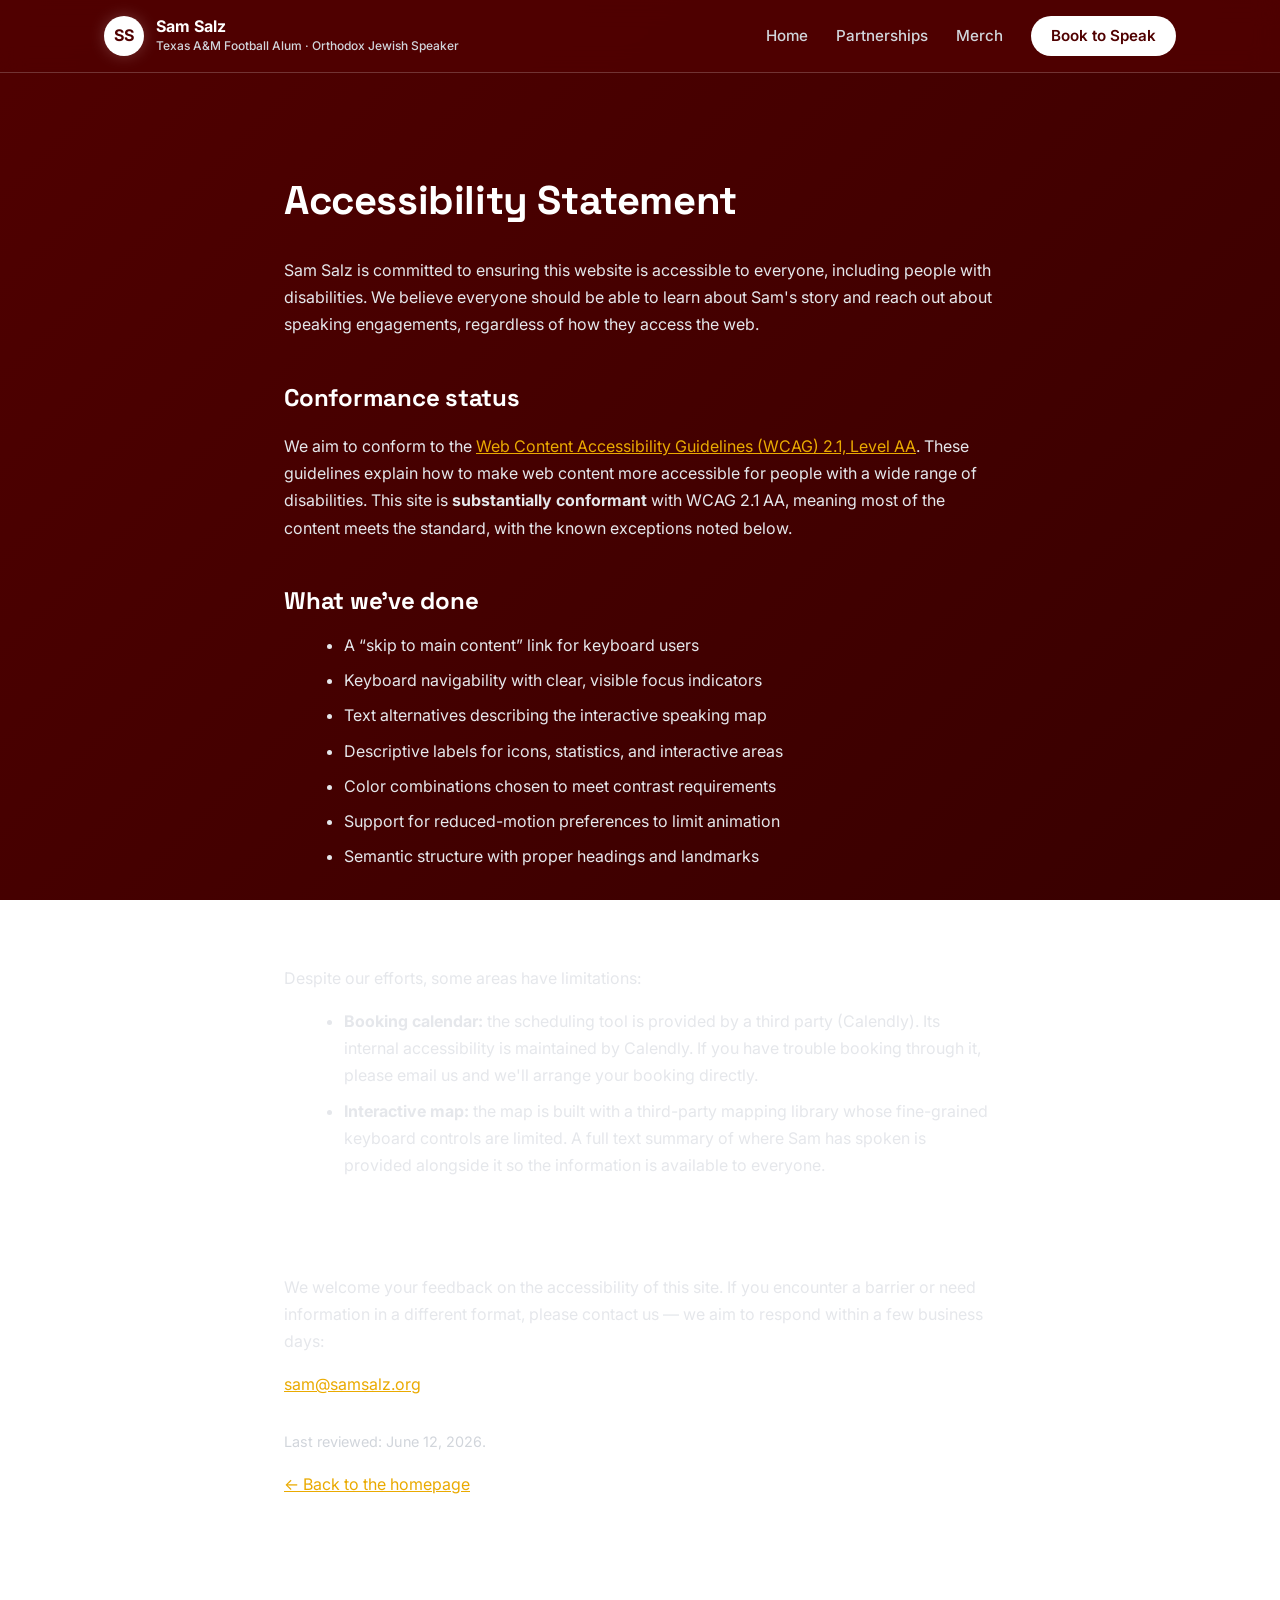
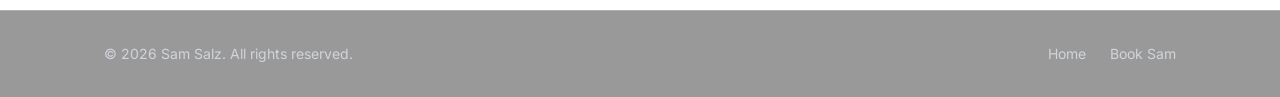
==== commit 9ec57b5b: "Rename "Book Consultation" buttons to "Book to Speak" Updated the nav CTA and hero button on home + " ====
--- a/accessibility.html
+++ b/accessibility.html
@@ -31,7 +31,7 @@
           <a href="index.html">Home</a>
           <a href="partnerships.html">Partnerships</a>
           <a href="https://samsalz39.com/" target="_blank" rel="noopener noreferrer">Merch</a>
-          <a href="index.html#booking" class="nav-cta">Book Consultation</a>
+          <a href="index.html#booking" class="nav-cta">Book to Speak</a>
         </nav>
       </div>
     </header>
--- a/styles.css
+++ b/styles.css
@@ -805,6 +805,24 @@
 /* Shift specific photos' crop toward the top (keep the head in frame) */
 .carousel-slide img.img-pos-high {
   object-position: center 18%;
+}
+
+/* NIL photo credit — required attribution for Texas A&M uniform photos.
+   Subtle bottom-right overlay; visible at all times (compliance > hover),
+   small enough not to compete with the photo. Text-shadow keeps it
+   legible against any backdrop (bright field, dark tunnel, studio red). */
+.carousel-slide .photo-credit {
+  position: absolute;
+  right: 10px;
+  bottom: 8px;
+  margin: 0;
+  font-size: 10px;
+  line-height: 1.2;
+  letter-spacing: 0.04em;
+  color: rgba(255, 255, 255, 0.85);
+  text-shadow: 0 1px 2px rgba(0, 0, 0, 0.65);
+  pointer-events: none;
+  user-select: none;
 }
 
 .carousel-btn {
@@ -949,6 +967,13 @@
   }
 }
 
+/* Compact video grid (podcasts & interviews) — smaller thumbnail frames */
+.video-grid--compact {
+  grid-template-columns: repeat(auto-fit, minmax(200px, 260px));
+  justify-content: center;
+  gap: 1.5rem 2rem;
+}
+
 /* Testimonials & partnerships page */
 .testimonials-grid {
   display: grid;
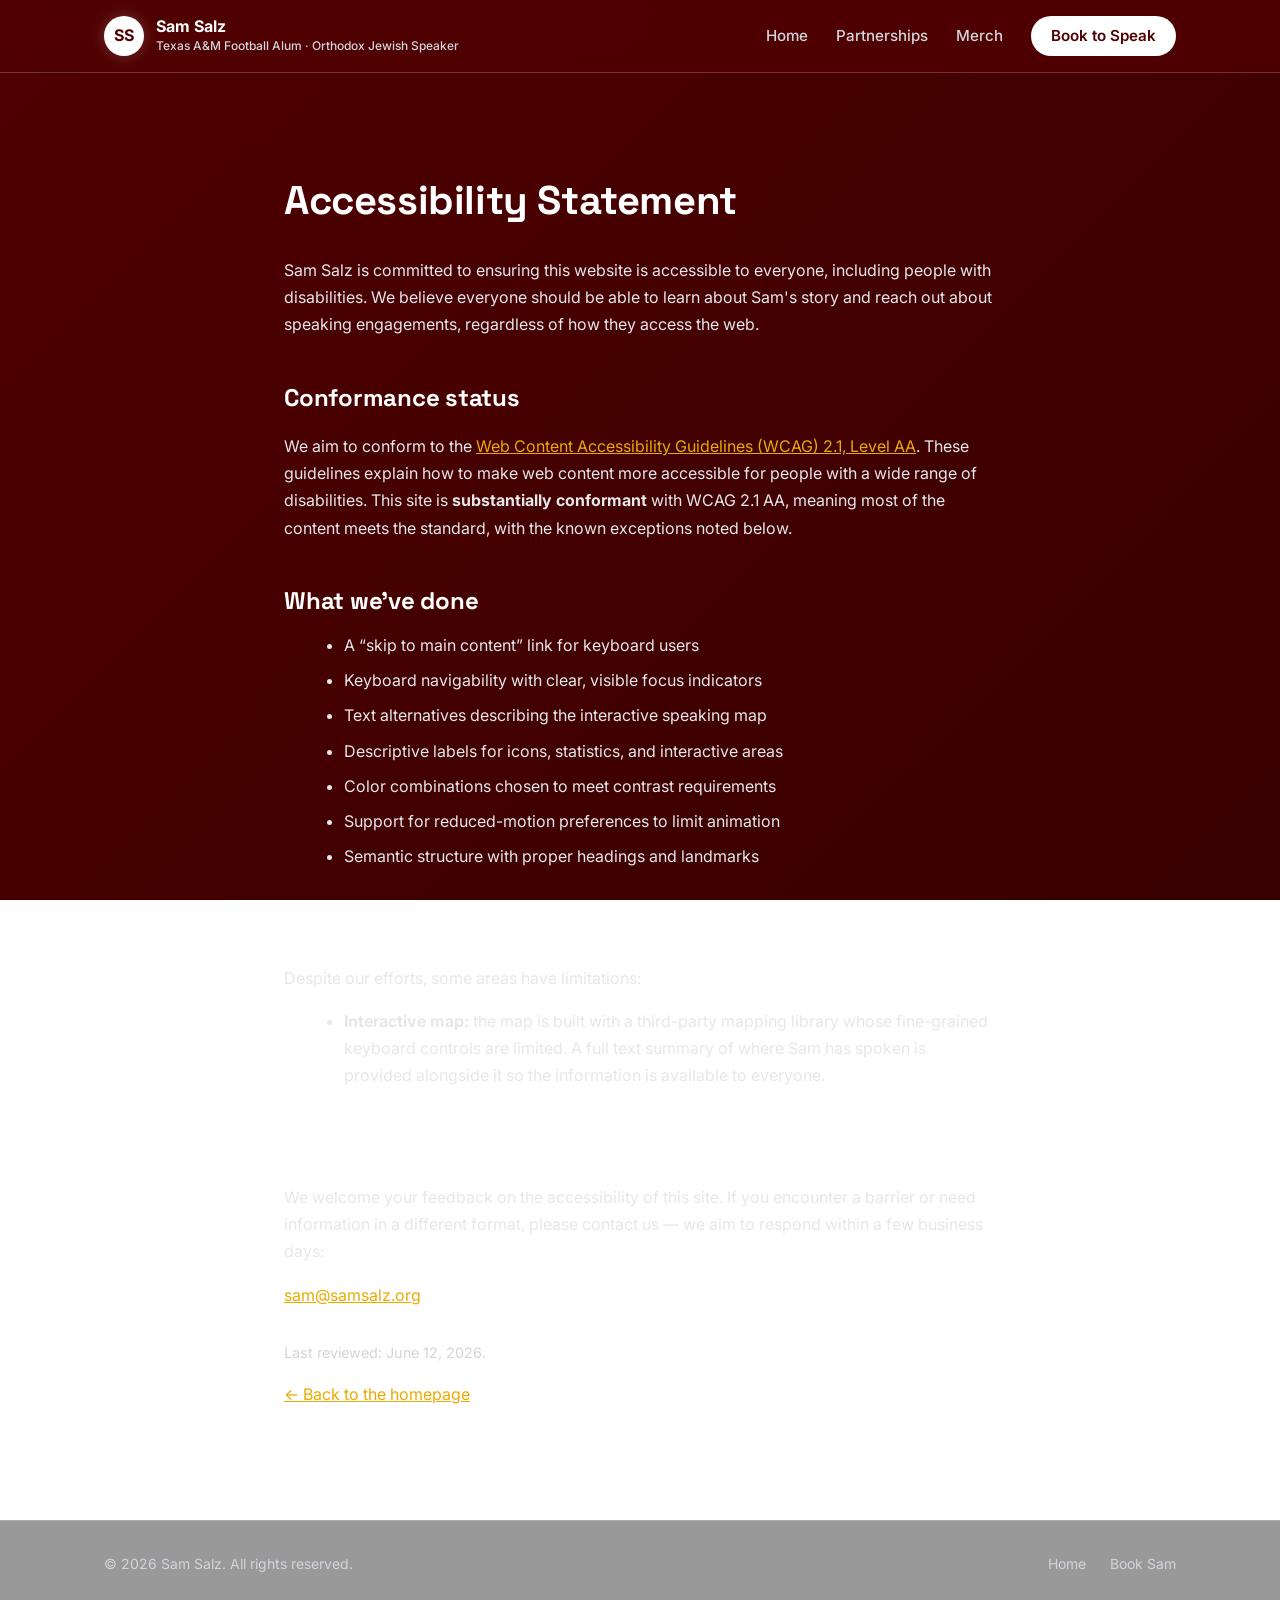
==== commit 6c93c696: "Remove GoHighLevel embeds; switch contact to direct email GHL subscription ended, so its chat widget" ====
--- a/accessibility.html
+++ b/accessibility.html
@@ -72,11 +72,6 @@
           <p>Despite our efforts, some areas have limitations:</p>
           <ul>
             <li>
-              <strong>Booking calendar:</strong> the scheduling tool is provided by a third party
-              (Calendly). Its internal accessibility is maintained by Calendly. If you have trouble
-              booking through it, please email us and we'll arrange your booking directly.
-            </li>
-            <li>
               <strong>Interactive map:</strong> the map is built with a third-party mapping library
               whose fine-grained keyboard controls are limited. A full text summary of where Sam has
               spoken is provided alongside it so the information is available to everyone.
--- a/styles.css
+++ b/styles.css
@@ -395,6 +395,11 @@
   z-index: 10;
 }
 
+/* No external tiles — solid dark backdrop so the colored regions pop. */
+.leaflet-container {
+  background: #111827;
+}
+
 .map-tooltip {
   background: #1f2937;
   border: 1px solid #374151;
@@ -580,6 +585,18 @@
   .stats-grid {
     grid-template-columns: 1fr;
   }
+}
+
+/* Centered metric layout (partnerships "Reach") */
+.stats-grid.stats-grid--center {
+  display: flex;
+  flex-wrap: wrap;
+  justify-content: center;
+  gap: 1rem;
+}
+
+.stats-grid.stats-grid--center .stat-block {
+  flex: 0 1 240px;
 }
 
 .platform-name {
@@ -916,6 +933,66 @@
   opacity: 1;
 }
 
+/* Scrolling "spoken for" logo marquee */
+.marquee {
+  overflow: hidden;
+  margin-top: 1.75rem;
+  -webkit-mask-image: linear-gradient(90deg, transparent, #000 8%, #000 92%, transparent);
+  mask-image: linear-gradient(90deg, transparent, #000 8%, #000 92%, transparent);
+}
+
+.marquee-track {
+  display: flex;
+  align-items: center;
+  width: max-content;
+  animation: marquee-scroll 32s linear infinite;
+}
+
+.marquee:hover .marquee-track {
+  animation-play-state: paused;
+}
+
+.marquee-track img {
+  height: 48px;
+  width: auto;
+  flex: none;
+  margin-right: 4rem;
+  opacity: 0.9;
+}
+
+/* The square seal logo needs more height to match the wordmarks' presence */
+.marquee-track img[src="place-dscu.png"] {
+  height: 92px;
+}
+
+@keyframes marquee-scroll {
+  from { transform: translateX(0); }
+  to { transform: translateX(-50%); }
+}
+
+@media (prefers-reduced-motion: reduce) {
+  .marquee {
+    overflow: visible;
+    -webkit-mask-image: none;
+    mask-image: none;
+  }
+
+  .marquee-track {
+    animation: none;
+    flex-wrap: wrap;
+    justify-content: center;
+    width: auto;
+  }
+
+  .marquee-track img {
+    margin: 0.5rem 1.5rem;
+  }
+
+  .marquee-track img[aria-hidden="true"] {
+    display: none;
+  }
+}
+
 /* Watch / video embeds */
 .video-grid {
   display: grid;
@@ -974,6 +1051,160 @@
   gap: 1.5rem 2rem;
 }
 
+/* While the cinematic reel fills the screen, collapse the header band to just
+   the "Book to Speak" button (as a white outline). */
+.site-header,
+.site-header .brand,
+.site-header .nav a {
+  transition: opacity 0.3s ease, background-color 0.3s ease, border-color 0.3s ease, color 0.2s ease;
+}
+
+.reel-active .site-header {
+  background-color: transparent;
+  backdrop-filter: none;
+  border-bottom-color: transparent;
+}
+
+.reel-active .site-header .brand,
+.reel-active .site-header .nav a:not(.nav-cta) {
+  opacity: 0;
+  visibility: hidden;
+  pointer-events: none;
+}
+
+.reel-active .site-header .nav-cta {
+  background-color: transparent;
+  color: #fff !important;
+  border: 1.5px solid #fff;
+}
+
+.reel-active .site-header .nav-cta:hover {
+  background-color: rgba(255, 255, 255, 0.15);
+}
+
+/* Instagram reel embed — centered vertical card */
+.ig-reel {
+  max-width: 400px;
+  margin: 0 auto;
+}
+
+.ig-reel iframe {
+  width: 100%;
+  height: 720px;
+  border: 1px solid var(--color-border);
+  border-radius: var(--radius-lg);
+  background: #fff;
+  box-shadow: var(--shadow-lg);
+  overflow: hidden;
+}
+
+.ig-reel-cta {
+  text-align: center;
+  margin-top: 1.75rem;
+}
+
+/* Sizzle / promo reel — full-screen cinematic, cover-fills the viewport */
+.reel-cinema {
+  position: relative;
+  width: 100%;
+  height: 100vh;
+  min-height: 460px;
+  overflow: hidden;
+  background: #000;
+}
+
+.reel-cinema iframe {
+  position: absolute;
+  top: 50%;
+  left: 50%;
+  transform: translate(-50%, -50%);
+  width: 100vw;
+  height: 56.25vw;          /* 16:9 based on width */
+  min-height: 100vh;
+  min-width: 177.78vh;      /* 16:9 based on height */
+  border: 0;
+  pointer-events: none;     /* custom controls handle interaction */
+}
+
+.reel-caption {
+  position: absolute;
+  left: 0;
+  right: 0;
+  bottom: 0;
+  z-index: 2;
+  padding: 4rem 1.75rem 1.75rem;
+  background: linear-gradient(to top, rgba(0, 0, 0, 0.65), transparent);
+  pointer-events: none;
+}
+
+.reel-caption span {
+  color: #fff;
+  font-family: var(--font-display, inherit);
+  font-weight: 700;
+  font-size: clamp(1.25rem, 3vw, 2.25rem);
+  letter-spacing: 0.01em;
+}
+
+.reel-unmute {
+  position: absolute;
+  bottom: 1.75rem;
+  right: 1.75rem;
+  z-index: 3;
+  display: inline-flex;
+  align-items: center;
+  gap: 0.4rem;
+  padding: 0.6rem 1.1rem;
+  border: 1px solid rgba(255, 255, 255, 0.55);
+  border-radius: 999px;
+  background: rgba(0, 0, 0, 0.55);
+  color: #fff;
+  font-size: 0.85rem;
+  font-weight: 600;
+  cursor: pointer;
+  backdrop-filter: blur(4px);
+  transition: background 0.2s ease, opacity 0.3s ease;
+}
+
+.reel-unmute:hover {
+  background: rgba(0, 0, 0, 0.85);
+}
+
+.reel-unmute.is-hidden {
+  opacity: 0;
+  pointer-events: none;
+}
+
+@media (max-width: 600px) {
+  .reel-cinema {
+    height: 70vh;
+  }
+}
+
+/* Ways to Partner cards */
+.offer-grid {
+  display: grid;
+  grid-template-columns: repeat(auto-fit, minmax(260px, 1fr));
+  gap: 1.5rem;
+}
+
+.offer-card {
+  background: var(--color-bg-card);
+  border: 1px solid var(--color-border);
+  border-radius: var(--radius-lg);
+  padding: 1.75rem;
+}
+
+.offer-card h3 {
+  margin: 0 0 0.6rem;
+  font-size: 1.2rem;
+}
+
+.offer-card p {
+  margin: 0;
+  color: var(--color-text-body);
+  line-height: 1.6;
+}
+
 /* Testimonials & partnerships page */
 .testimonials-grid {
   display: grid;
@@ -1011,6 +1242,35 @@
   margin-top: 2rem;
   color: var(--color-text-muted);
   font-size: 1rem;
+}
+
+/* Email-based contact (replaced the GoHighLevel embeds) */
+.booking-cta-card {
+  background: rgba(255, 255, 255, 0.03);
+  border: 1px solid var(--color-border);
+  border-radius: var(--radius-lg);
+  padding: 2rem;
+  text-align: center;
+}
+
+.booking-cta-card h3 {
+  margin-top: 0;
+}
+
+.booking-cta-card .btn {
+  margin-top: 0.5rem;
+}
+
+.booking-cta-alt {
+  margin-top: 1rem;
+  font-size: 0.9rem;
+  color: var(--color-text-muted);
+}
+
+.newsletter-embed {
+  max-width: 520px;
+  margin: 0 auto;
+  text-align: center;
 }
 
 /* ---------- Accessibility ---------- */
